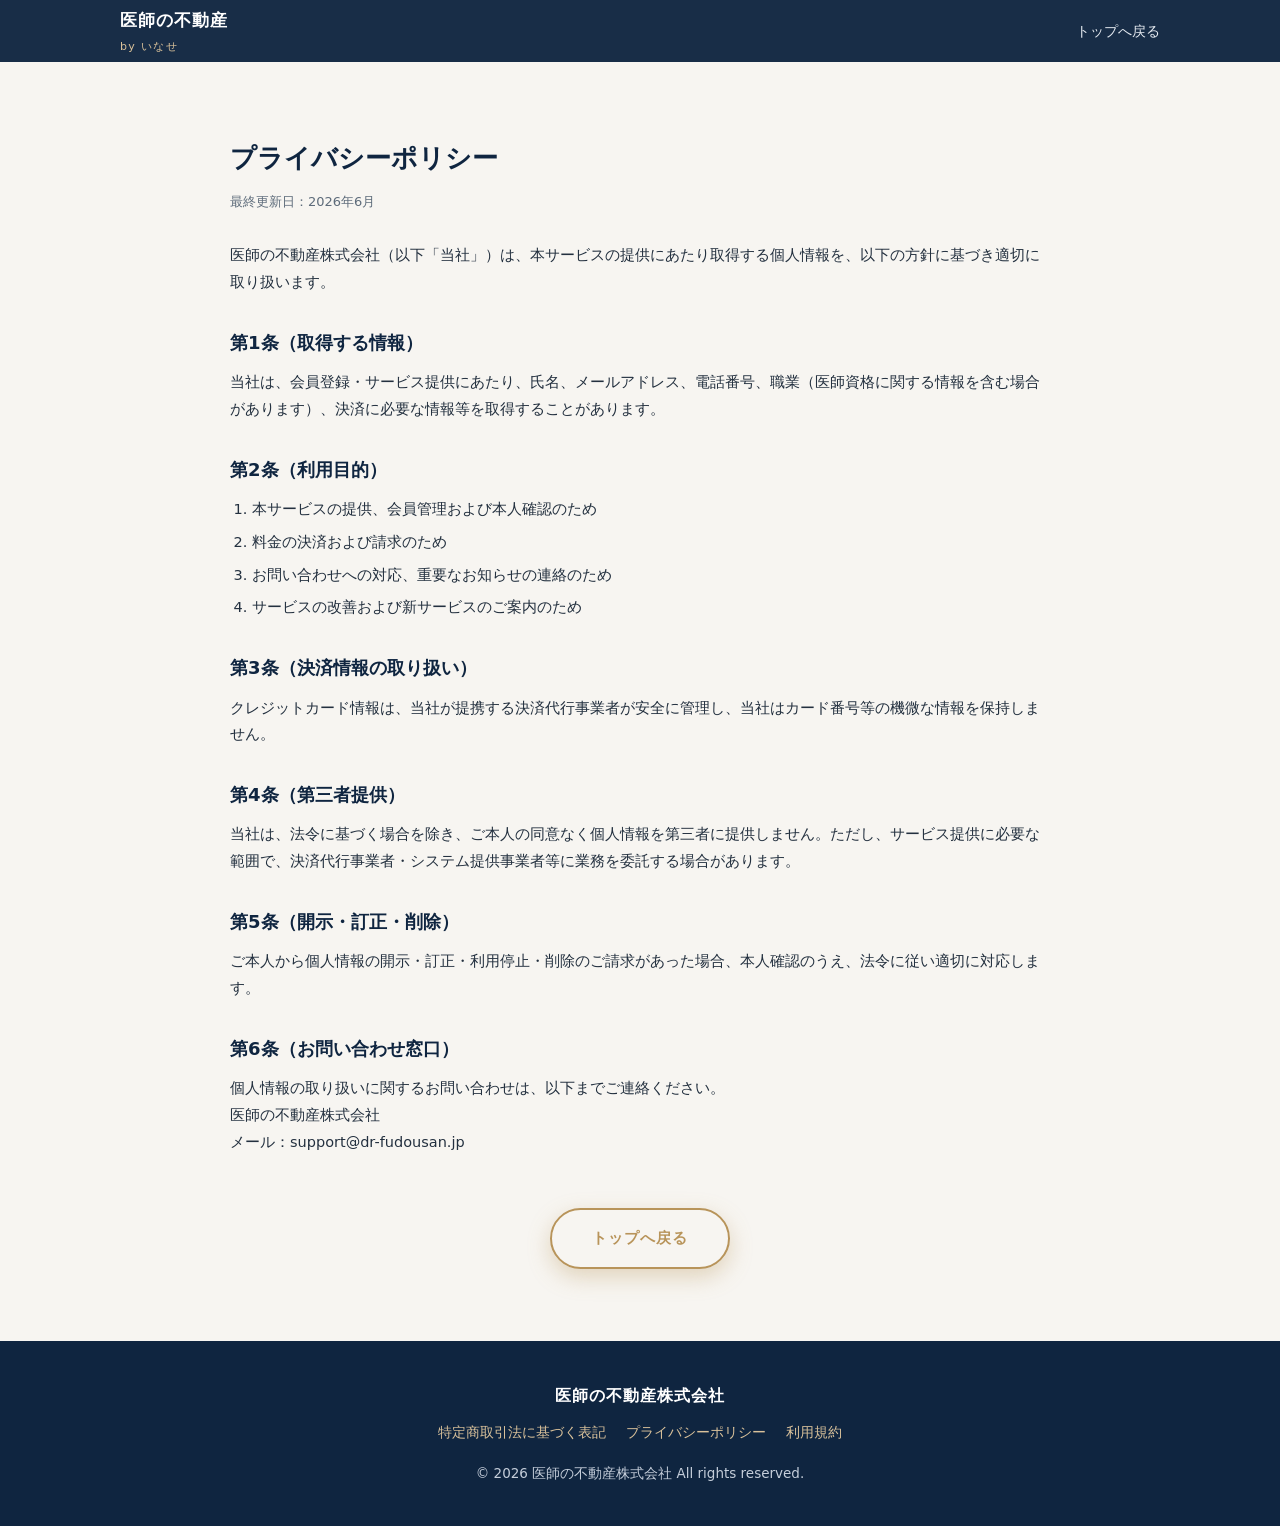
==== privacy.html @ 853f60ac "医師の不動産 月額会員制コミュニティ サイト初版（LP・特商法・利用規約・プライバシー） Co-Authored-By: Claude Opus 4.8 (1M context) <noreply@a" ====
<!DOCTYPE html>
<html lang="ja">
<head>
<meta charset="UTF-8">
<meta name="viewport" content="width=device-width, initial-scale=1.0">
<title>プライバシーポリシー｜医師の不動産株式会社</title>
<link rel="stylesheet" href="style.css">
</head>
<body>

<header class="site-header">
  <div class="container">
    <div class="brand"><a href="index.html" style="color:#fff">医師の不動産 <small>by いなせ</small></a></div>
    <nav class="nav"><a href="index.html">トップへ戻る</a></nav>
  </div>
</header>

<section class="section">
  <div class="container legal">
    <h1>プライバシーポリシー</h1>
    <p class="updated">最終更新日：2026年6月</p>

    <p>医師の不動産株式会社（以下「当社」）は、本サービスの提供にあたり取得する個人情報を、以下の方針に基づき適切に取り扱います。</p>

    <h2>第1条（取得する情報）</h2>
    <p>当社は、会員登録・サービス提供にあたり、氏名、メールアドレス、電話番号、職業（医師資格に関する情報を含む場合があります）、決済に必要な情報等を取得することがあります。</p>

    <h2>第2条（利用目的）</h2>
    <ol>
      <li>本サービスの提供、会員管理および本人確認のため</li>
      <li>料金の決済および請求のため</li>
      <li>お問い合わせへの対応、重要なお知らせの連絡のため</li>
      <li>サービスの改善および新サービスのご案内のため</li>
    </ol>

    <h2>第3条（決済情報の取り扱い）</h2>
    <p>クレジットカード情報は、当社が提携する決済代行事業者が安全に管理し、当社はカード番号等の機微な情報を保持しません。</p>

    <h2>第4条（第三者提供）</h2>
    <p>当社は、法令に基づく場合を除き、ご本人の同意なく個人情報を第三者に提供しません。ただし、サービス提供に必要な範囲で、決済代行事業者・システム提供事業者等に業務を委託する場合があります。</p>

    <h2>第5条（開示・訂正・削除）</h2>
    <p>ご本人から個人情報の開示・訂正・利用停止・削除のご請求があった場合、本人確認のうえ、法令に従い適切に対応します。</p>

    <h2>第6条（お問い合わせ窓口）</h2>
    <p>個人情報の取り扱いに関するお問い合わせは、以下までご連絡ください。<br>
      医師の不動産株式会社<br>
      メール：support@dr-fudousan.jp</p>

    <p class="center mt24"><a href="index.html" class="btn btn--ghost">トップへ戻る</a></p>
  </div>
</section>

<footer class="site-footer">
  <div class="container">
    <div class="brand-f">医師の不動産株式会社</div>
    <div><a href="tokushoho.html">特定商取引法に基づく表記</a><a href="privacy.html">プライバシーポリシー</a><a href="terms.html">利用規約</a></div>
    <p style="margin-top:16px">&copy; 2026 医師の不動産株式会社 All rights reserved.</p>
  </div>
</footer>

</body>
</html>
---- style.css ----
:root{
  --navy:#0f2540;
  --navy2:#1c3a5e;
  --gold:#b8945a;
  --gold-light:#d9c19a;
  --bg:#f7f5f1;
  --text:#23303f;
  --muted:#5d6b7a;
  --line:#e3ddd2;
  --white:#ffffff;
  --radius:10px;
  --maxw:1080px;
}
*{box-sizing:border-box;margin:0;padding:0}
html{scroll-behavior:smooth}
body{
  font-family:"Hiragino Kaku Gothic ProN","Yu Gothic",Meiryo,system-ui,sans-serif;
  color:var(--text);
  background:var(--bg);
  line-height:1.85;
  font-size:16px;
  -webkit-font-smoothing:antialiased;
}
a{color:var(--navy2);text-decoration:none}
a:hover{text-decoration:underline}
img{max-width:100%;display:block}
.container{max-width:var(--maxw);margin:0 auto;padding:0 20px}
.section{padding:72px 0}
.section--alt{background:var(--white)}
h2.sec-title{
  font-size:clamp(22px,4vw,30px);
  text-align:center;
  color:var(--navy);
  font-weight:800;
  letter-spacing:.04em;
  margin-bottom:8px;
}
.sec-sub{text-align:center;color:var(--gold);font-weight:700;letter-spacing:.18em;font-size:13px;margin-bottom:36px;text-transform:uppercase}

/* Header */
header.site-header{
  position:sticky;top:0;z-index:50;
  background:rgba(15,37,64,.96);
  backdrop-filter:saturate(120%) blur(6px);
  color:#fff;
}
.site-header .container{display:flex;align-items:center;justify-content:space-between;height:62px}
.brand{font-weight:800;letter-spacing:.06em;color:#fff;font-size:17px}
.brand small{display:block;font-weight:400;font-size:11px;color:var(--gold-light);letter-spacing:.12em}
.nav a{color:#e7ecf2;margin-left:22px;font-size:14px}
.nav a:hover{color:var(--gold-light);text-decoration:none}
.nav-cta{background:var(--gold);color:#fff !important;padding:8px 16px;border-radius:999px;font-weight:700}
@media(max-width:720px){.nav{display:none}}

/* Hero */
.hero{
  background:linear-gradient(160deg,var(--navy) 0%,var(--navy2) 100%);
  color:#fff;text-align:center;padding:90px 20px 96px;position:relative;overflow:hidden;
}
.hero .eyebrow{color:var(--gold-light);letter-spacing:.22em;font-size:13px;font-weight:700;margin-bottom:18px}
.hero h1{font-size:clamp(26px,5.4vw,44px);line-height:1.45;font-weight:800;letter-spacing:.02em}
.hero h1 .accent{color:var(--gold-light)}
.hero p.lead{margin:22px auto 0;max-width:680px;color:#d7dee7;font-size:clamp(15px,2.4vw,17px)}
.hero .price-pill{
  display:inline-block;margin-top:30px;background:rgba(255,255,255,.08);
  border:1px solid rgba(217,193,154,.5);border-radius:999px;padding:12px 26px;
  font-size:18px;font-weight:700;
}
.hero .price-pill b{color:var(--gold-light);font-size:24px}
.btn{
  display:inline-block;background:var(--gold);color:#fff;font-weight:800;
  padding:15px 40px;border-radius:999px;margin-top:28px;letter-spacing:.06em;
  box-shadow:0 8px 22px rgba(184,148,90,.35);transition:transform .15s,box-shadow .15s;
}
.btn:hover{transform:translateY(-2px);text-decoration:none;box-shadow:0 12px 28px rgba(184,148,90,.45);color:#fff}
.btn--ghost{background:transparent;border:2px solid var(--gold);color:var(--gold)}
.btn--ghost:hover{background:var(--gold);color:#fff}

/* Cards / features */
.grid{display:grid;gap:22px}
.grid-3{grid-template-columns:repeat(3,1fr)}
.grid-2{grid-template-columns:repeat(2,1fr)}
@media(max-width:820px){.grid-3,.grid-2{grid-template-columns:1fr}}
.card{
  background:var(--white);border:1px solid var(--line);border-radius:var(--radius);
  padding:28px 24px;transition:transform .15s,box-shadow .15s;
}
.card:hover{transform:translateY(-3px);box-shadow:0 10px 26px rgba(15,37,64,.08)}
.card .ico{width:46px;height:46px;border-radius:50%;background:var(--navy);color:var(--gold-light);
  display:flex;align-items:center;justify-content:center;font-weight:800;margin-bottom:14px;font-size:18px}
.card h3{font-size:18px;color:var(--navy);margin-bottom:8px}
.card p{color:var(--muted);font-size:14.5px}

/* profile */
.profile{display:grid;grid-template-columns:200px 1fr;gap:32px;align-items:center;
  background:var(--white);border:1px solid var(--line);border-radius:var(--radius);padding:34px}
.profile .ph{width:200px;height:200px;border-radius:12px;background:linear-gradient(135deg,var(--navy),var(--navy2));
  display:flex;align-items:center;justify-content:center;color:var(--gold-light);font-weight:700;text-align:center;font-size:14px}
.profile h3{color:var(--navy);font-size:22px;margin-bottom:6px}
.profile .role{color:var(--gold);font-weight:700;font-size:13px;letter-spacing:.1em;margin-bottom:14px}
.profile ul{list-style:none}
.profile li{padding-left:18px;position:relative;color:var(--muted);font-size:14.5px;margin-bottom:4px}
.profile li::before{content:"–";position:absolute;left:0;color:var(--gold)}
@media(max-width:680px){.profile{grid-template-columns:1fr;text-align:center}.profile .ph{margin:0 auto}.profile li{text-align:left}}

/* price box */
.pricebox{max-width:520px;margin:0 auto;background:var(--white);border:2px solid var(--gold);
  border-radius:16px;padding:40px 32px;text-align:center}
.pricebox .label{color:var(--gold);font-weight:700;letter-spacing:.14em;font-size:13px}
.pricebox .amount{font-size:46px;font-weight:800;color:var(--navy);line-height:1.2;margin:6px 0}
.pricebox .amount span{font-size:18px;color:var(--muted)}
.pricebox .note{color:var(--muted);font-size:13.5px;margin-top:6px}
.pricebox ul{text-align:left;list-style:none;margin:24px auto 0;max-width:360px}
.pricebox li{padding:8px 0 8px 28px;position:relative;border-bottom:1px dashed var(--line);font-size:15px}
.pricebox li::before{content:"✓";position:absolute;left:0;color:var(--gold);font-weight:800}

/* faq */
.faq details{background:var(--white);border:1px solid var(--line);border-radius:8px;padding:0;margin-bottom:12px;overflow:hidden}
.faq summary{cursor:pointer;padding:18px 20px;font-weight:700;color:var(--navy);list-style:none}
.faq summary::-webkit-details-marker{display:none}
.faq summary::before{content:"Q ";color:var(--gold);font-weight:800}
.faq details[open] summary{border-bottom:1px solid var(--line)}
.faq .ans{padding:16px 20px;color:var(--muted);font-size:14.5px}

/* legal table */
.legal{max-width:860px;margin:0 auto}
.legal h1{font-size:26px;color:var(--navy);margin-bottom:8px}
.legal .updated{color:var(--muted);font-size:13px;margin-bottom:28px}
.legal table{width:100%;border-collapse:collapse;background:var(--white);border:1px solid var(--line);border-radius:8px;overflow:hidden}
.legal th,.legal td{text-align:left;padding:16px 18px;border-bottom:1px solid var(--line);vertical-align:top;font-size:14.5px}
.legal th{width:34%;background:#f0ece4;color:var(--navy);font-weight:700}
.legal tr:last-child th,.legal tr:last-child td{border-bottom:none}
.legal h2{font-size:18px;color:var(--navy);margin:30px 0 10px}
.legal p,.legal li{color:var(--text);font-size:14.5px}
.legal ol,.legal ul{margin:8px 0 8px 22px}
.legal li{margin-bottom:6px}
.todo{background:#fff7e6;border:1px solid #f0c97a;color:#7a5800;padding:2px 8px;border-radius:5px;font-weight:700;font-size:13px}

/* footer */
footer.site-footer{background:var(--navy);color:#c5ceda;padding:40px 0;text-align:center;font-size:13.5px;margin-top:0}
footer.site-footer a{color:var(--gold-light);margin:0 10px}
footer.site-footer .brand-f{color:#fff;font-weight:800;letter-spacing:.06em;margin-bottom:10px;font-size:16px}
.cta-band{background:linear-gradient(160deg,var(--navy),var(--navy2));color:#fff;text-align:center;padding:64px 20px}
.cta-band h2{font-size:clamp(22px,4vw,30px);margin-bottom:10px}
.cta-band p{color:#d7dee7;margin-bottom:6px}
.center{text-align:center}
.mt24{margin-top:24px}
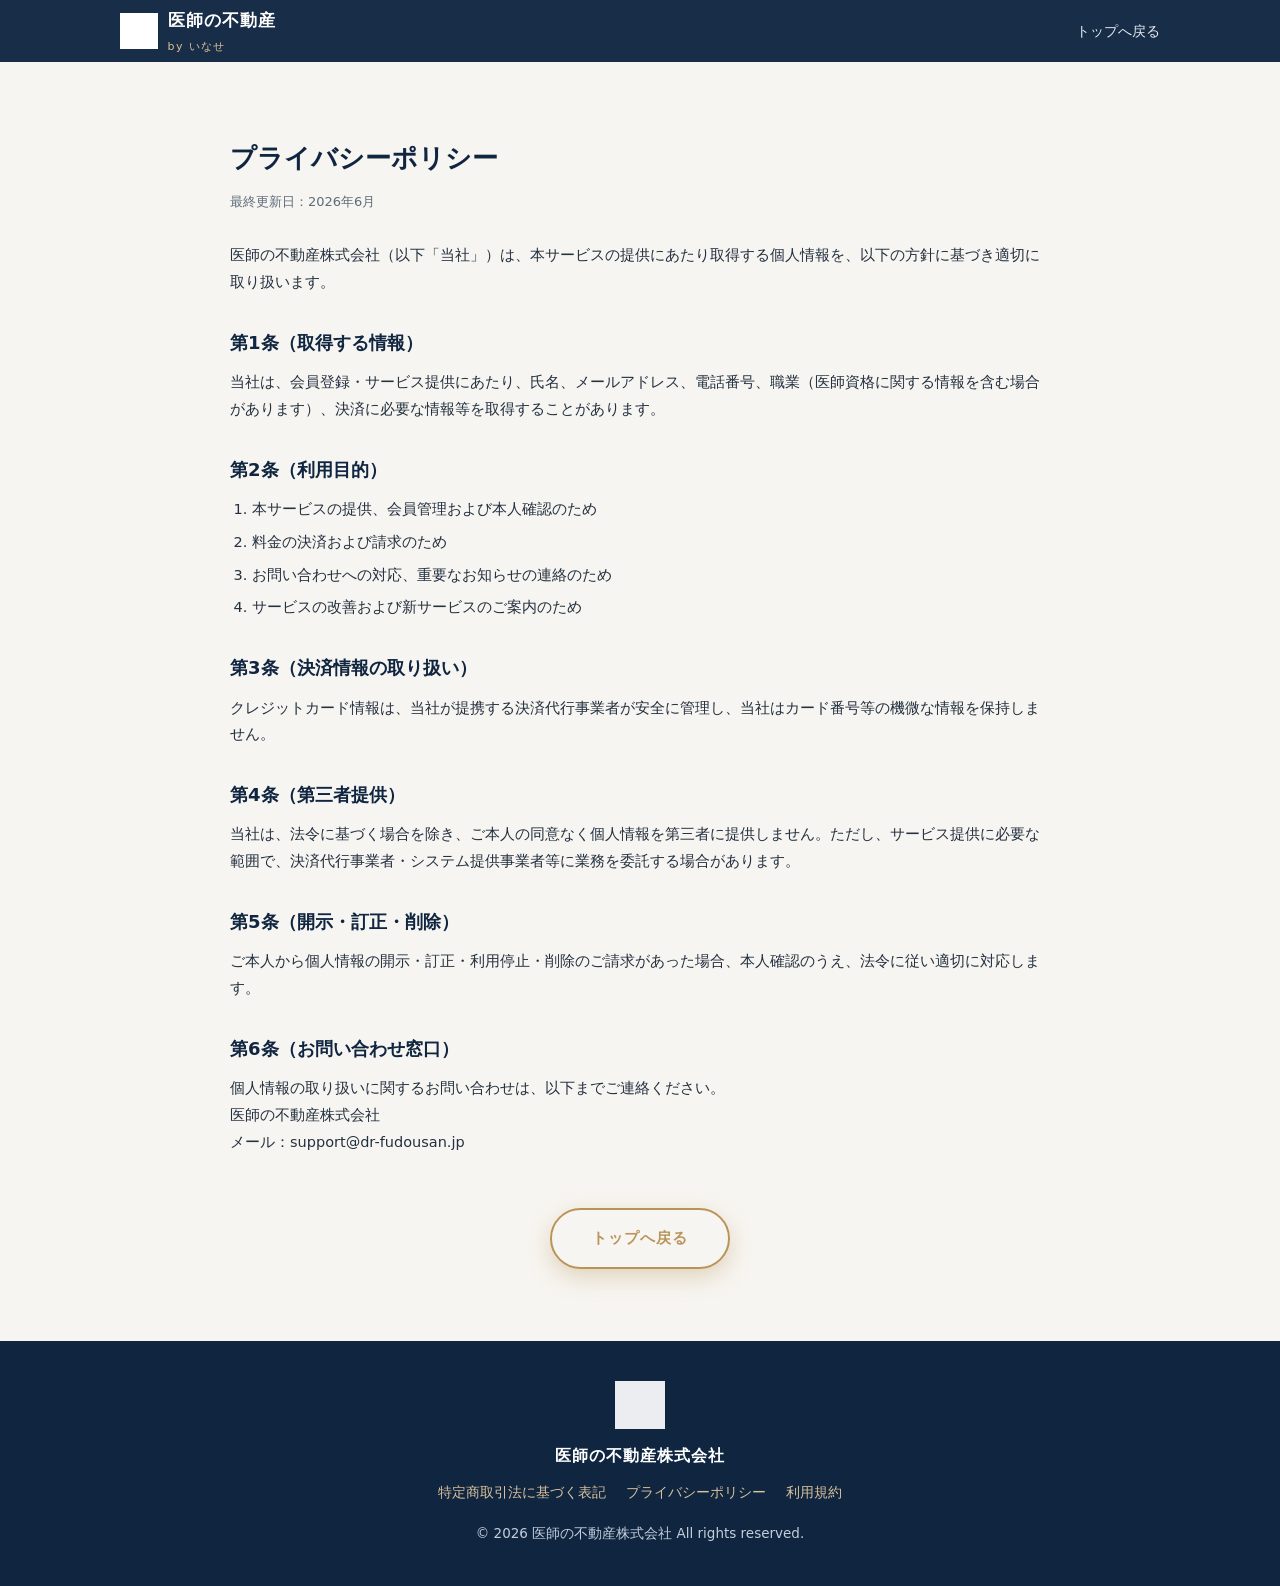
==== commit 23bace45: "ロゴ・プロフィール写真・実績画像を反映、動画講座カード削除、入会をメール送信式の会員登録フォームに変更 Co-Authored-By: Claude Opus 4.8 (1M context) <no" ====
--- a/privacy.html
+++ b/privacy.html
@@ -5,12 +5,13 @@
 <meta name="viewport" content="width=device-width, initial-scale=1.0">
 <title>プライバシーポリシー｜医師の不動産株式会社</title>
 <link rel="stylesheet" href="style.css">
+<link rel="icon" href="images/dr-fudousan-logo.png">
 </head>
 <body>
 
 <header class="site-header">
   <div class="container">
-    <div class="brand"><a href="index.html" style="color:#fff">医師の不動産 <small>by いなせ</small></a></div>
+    <div class="brand"><a href="index.html" style="color:#fff"><img class="logo" src="images/dr-fudousan-logo.png" alt="医師の不動産株式会社"><span>医師の不動産 <small>by いなせ</small></span></a></div>
     <nav class="nav"><a href="index.html">トップへ戻る</a></nav>
   </div>
 </header>
@@ -53,6 +54,7 @@
 
 <footer class="site-footer">
   <div class="container">
+    <img class="footer-logo" src="images/dr-fudousan-logo.png" alt="医師の不動産株式会社">
     <div class="brand-f">医師の不動産株式会社</div>
     <div><a href="tokushoho.html">特定商取引法に基づく表記</a><a href="privacy.html">プライバシーポリシー</a><a href="terms.html">利用規約</a></div>
     <p style="margin-top:16px">&copy; 2026 医師の不動産株式会社 All rights reserved.</p>
--- a/style.css
+++ b/style.css
@@ -45,7 +45,10 @@
   color:#fff;
 }
 .site-header .container{display:flex;align-items:center;justify-content:space-between;height:62px}
-.brand{font-weight:800;letter-spacing:.06em;color:#fff;font-size:17px}
+.brand{font-weight:800;letter-spacing:.06em;color:#fff;font-size:17px;display:flex;align-items:center;gap:10px}
+.brand a{display:flex;align-items:center;gap:10px;color:#fff}
+.brand a:hover{text-decoration:none}
+.brand .logo{height:36px;width:auto;filter:brightness(0) invert(1)}
 .brand small{display:block;font-weight:400;font-size:11px;color:var(--gold-light);letter-spacing:.12em}
 .nav a{color:#e7ecf2;margin-left:22px;font-size:14px}
 .nav a:hover{color:var(--gold-light);text-decoration:none}
@@ -145,3 +148,30 @@
 .cta-band p{color:#d7dee7;margin-bottom:6px}
 .center{text-align:center}
 .mt24{margin-top:24px}
+
+/* images added */
+.profile .photo{width:200px;height:200px;border-radius:12px;object-fit:cover;display:block}
+@media(max-width:680px){.profile .photo{margin:0 auto}}
+.footer-logo{height:48px;width:auto;filter:brightness(0) invert(1);opacity:.92;margin:0 auto 12px;display:block}
+.media{margin-top:40px}
+.media h3{text-align:center;color:var(--navy);font-size:16px;letter-spacing:.08em;margin-bottom:20px}
+.media-row{display:grid;grid-template-columns:200px 1fr;gap:24px;align-items:center;max-width:780px;margin:0 auto}
+.media-row .book{width:200px;height:auto;border-radius:8px;box-shadow:0 10px 26px rgba(15,37,64,.18)}
+.media-row .yt{width:100%;border-radius:8px;border:1px solid var(--line)}
+.media-row p{color:var(--muted);font-size:14px;margin-top:10px}
+@media(max-width:680px){.media-row{grid-template-columns:1fr;text-align:center}.media-row .book{margin:0 auto}}
+
+/* join form */
+.join-form{background:var(--white);border:1px solid var(--line);border-radius:var(--radius);padding:30px 28px;box-shadow:0 10px 26px rgba(15,37,64,.06)}
+.join-form label{display:block;font-weight:700;color:var(--navy);font-size:14px;margin-bottom:18px}
+.join-form .req{display:inline-block;background:var(--gold);color:#fff;font-size:11px;padding:1px 8px;border-radius:4px;margin-left:6px;vertical-align:middle}
+.join-form input,.join-form textarea{
+  width:100%;margin-top:7px;padding:11px 13px;border:1px solid var(--line);border-radius:7px;
+  font-size:15px;font-family:inherit;background:#fcfbf9;color:var(--text);font-weight:400;
+}
+.join-form input:focus,.join-form textarea:focus{outline:none;border-color:var(--gold);background:#fff;box-shadow:0 0 0 3px rgba(184,148,90,.15)}
+.join-form textarea{resize:vertical}
+.join-form .agree{display:flex;align-items:flex-start;gap:9px;font-weight:400;color:var(--text);font-size:13.5px}
+.join-form .agree input{width:auto;margin-top:3px;flex:0 0 auto}
+.join-form button{margin-top:6px;border:none;cursor:pointer;font-size:16px}
+.form-note{text-align:center;color:var(--muted);font-size:13px;margin-top:14px}
